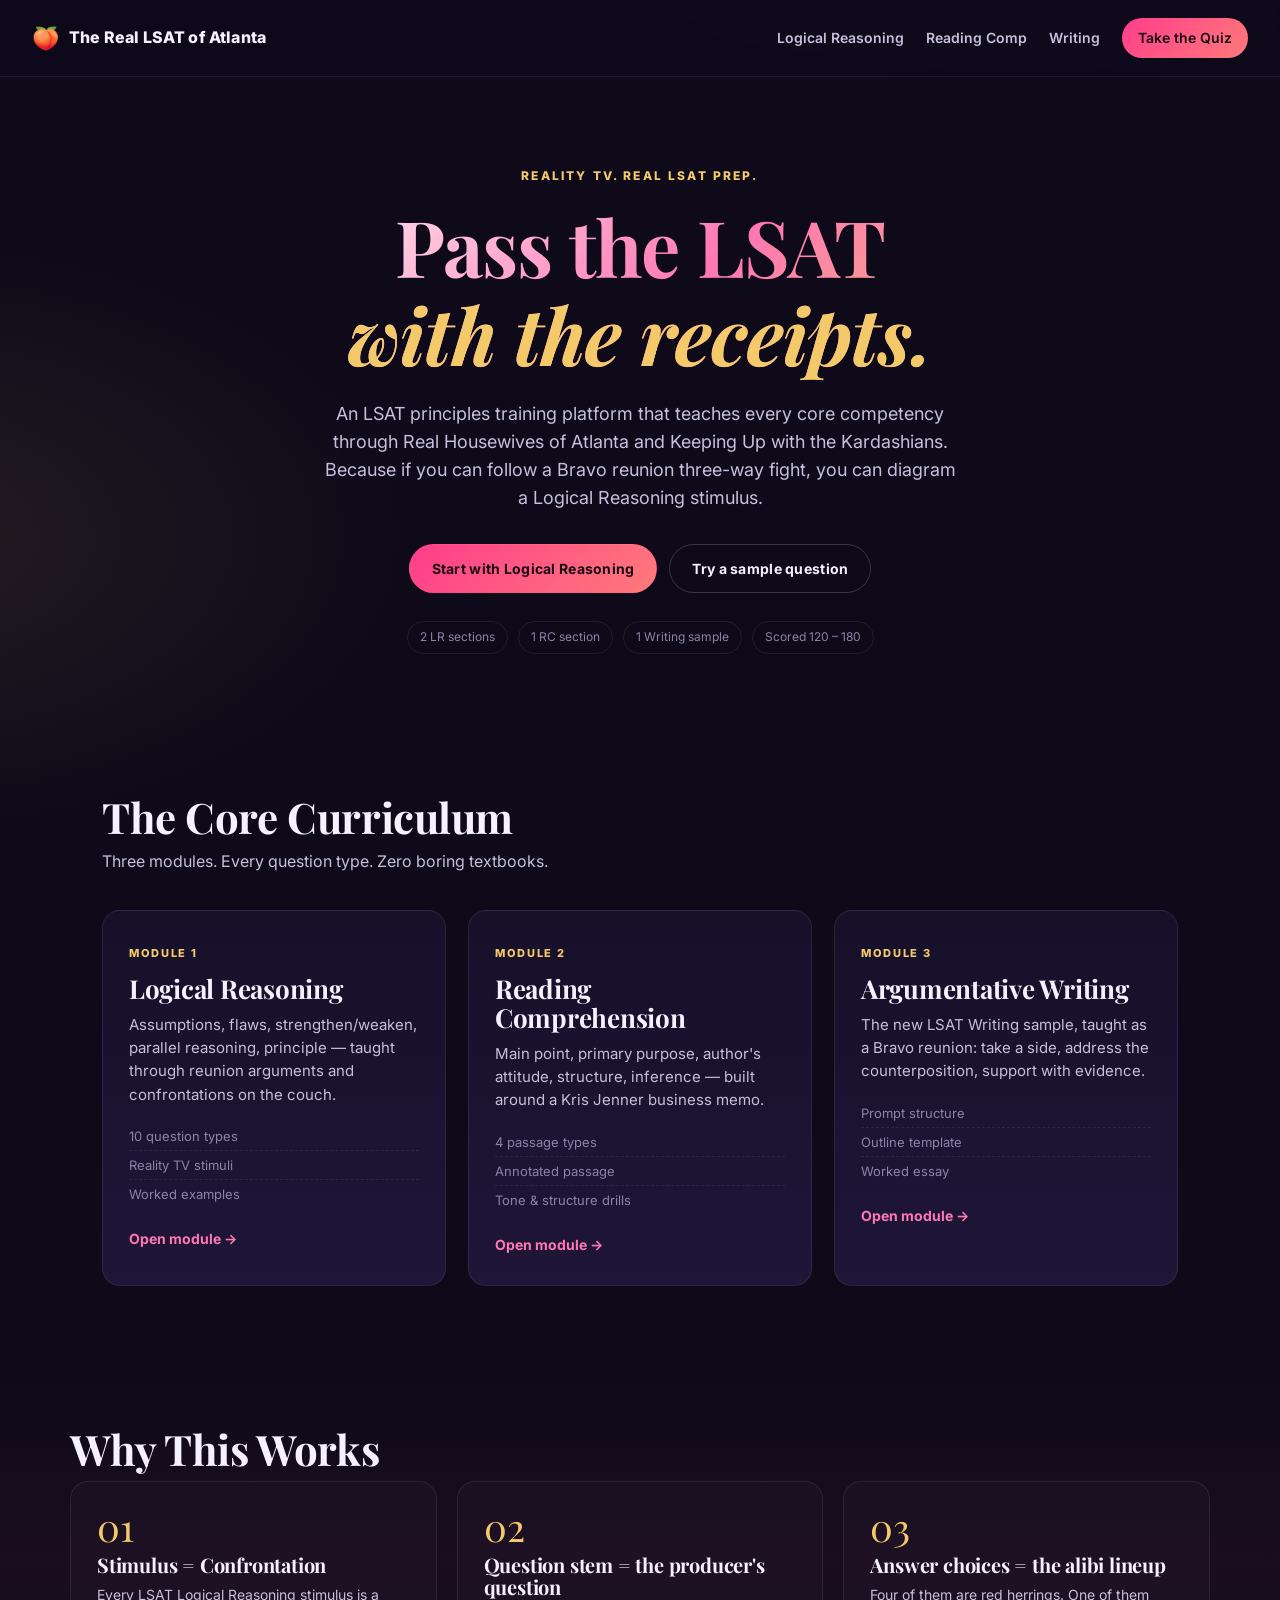
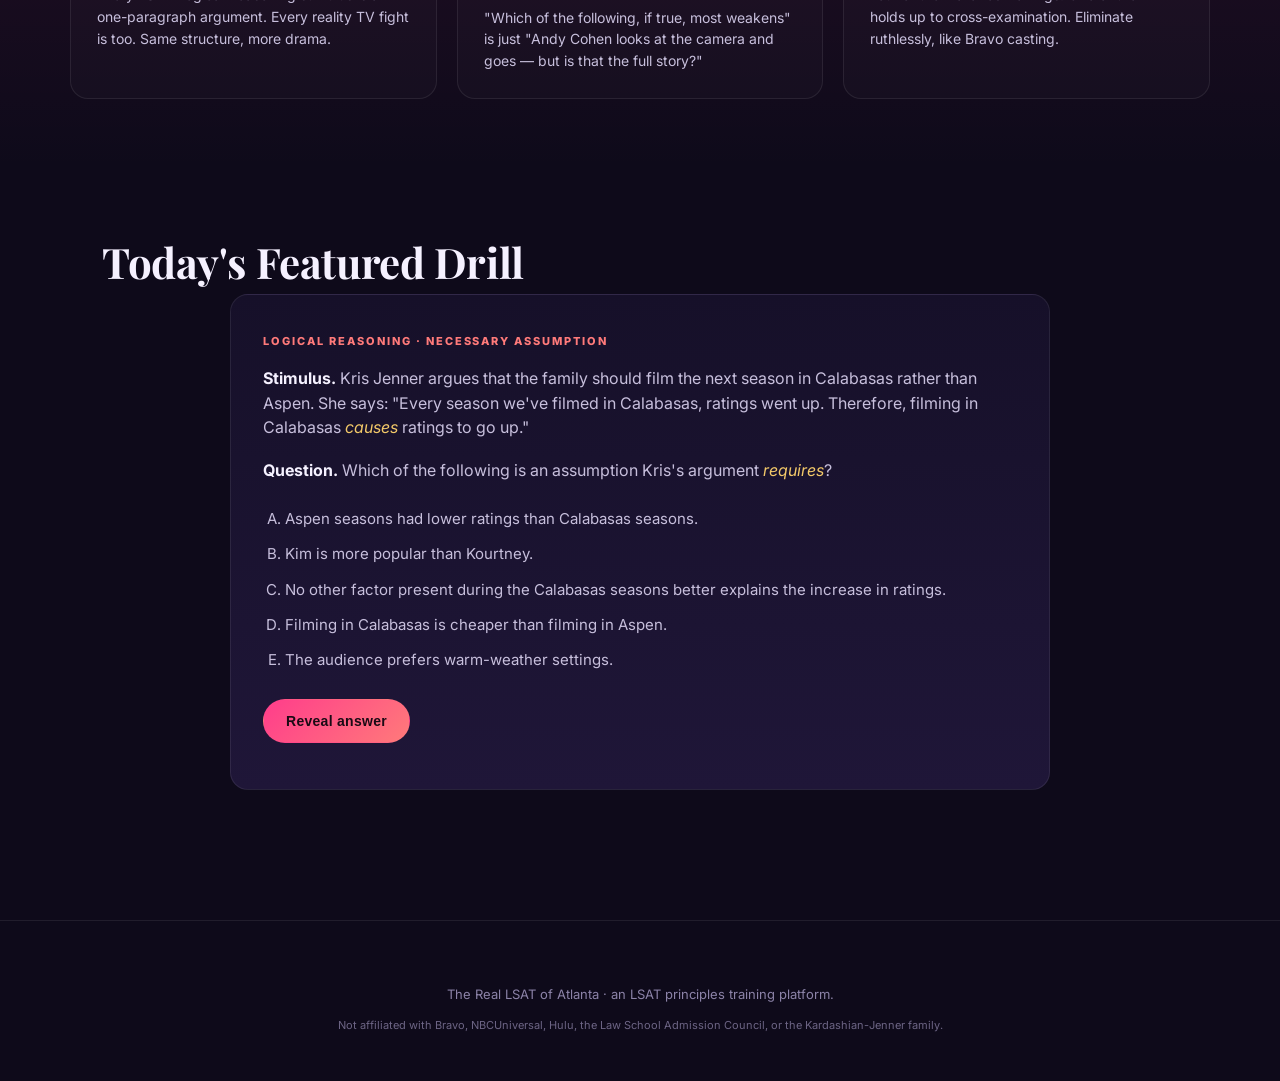
==== index.html @ 22595714 "Add The Real LSAT of Atlanta training platform A static LSAT principles training site that uses Real" ====
<!DOCTYPE html>
<html lang="en">
<head>
<meta charset="UTF-8" />
<meta name="viewport" content="width=device-width, initial-scale=1.0" />
<title>The Real LSAT of Atlanta — Reality TV LSAT Prep</title>
<link rel="stylesheet" href="assets/styles.css" />
<link rel="preconnect" href="https://fonts.googleapis.com" />
<link rel="preconnect" href="https://fonts.gstatic.com" crossorigin />
<link href="https://fonts.googleapis.com/css2?family=Playfair+Display:ital,wght@0,700;1,700&family=Inter:wght@400;600;800&display=swap" rel="stylesheet" />
</head>
<body class="home">

<header class="topbar">
  <a href="index.html" class="brand">
    <span class="peach">&#127825;</span>
    <span class="brand-text">The Real LSAT of Atlanta</span>
  </a>
  <nav class="topnav">
    <a href="lessons/logical-reasoning.html">Logical Reasoning</a>
    <a href="lessons/reading-comprehension.html">Reading Comp</a>
    <a href="lessons/argumentative-writing.html">Writing</a>
    <a href="quiz.html" class="cta-link">Take the Quiz</a>
  </nav>
</header>

<section class="hero">
  <div class="hero-inner">
    <p class="kicker">Reality TV. Real LSAT prep.</p>
    <h1>Pass the LSAT<br/><em>with the receipts.</em></h1>
    <p class="lede">
      An LSAT principles training platform that teaches every core competency
      through Real Housewives of Atlanta and Keeping Up with the Kardashians.
      Because if you can follow a Bravo reunion three-way fight, you can
      diagram a Logical Reasoning stimulus.
    </p>
    <div class="hero-cta">
      <a class="btn primary" href="lessons/logical-reasoning.html">Start with Logical Reasoning</a>
      <a class="btn ghost" href="quiz.html">Try a sample question</a>
    </div>
    <div class="hero-badges">
      <span>2 LR sections</span>
      <span>1 RC section</span>
      <span>1 Writing sample</span>
      <span>Scored 120 &ndash; 180</span>
    </div>
  </div>
</section>

<section class="section">
  <h2 class="section-title">The Core Curriculum</h2>
  <p class="section-sub">Three modules. Every question type. Zero boring textbooks.</p>

  <div class="card-grid">

    <a class="card" href="lessons/logical-reasoning.html">
      <div class="card-tag">Module 1</div>
      <h3>Logical Reasoning</h3>
      <p>Assumptions, flaws, strengthen/weaken, parallel reasoning, principle &mdash; taught through reunion arguments and confrontations on the couch.</p>
      <ul class="mini-list">
        <li>10 question types</li>
        <li>Reality TV stimuli</li>
        <li>Worked examples</li>
      </ul>
      <span class="card-link">Open module &rarr;</span>
    </a>

    <a class="card" href="lessons/reading-comprehension.html">
      <div class="card-tag">Module 2</div>
      <h3>Reading Comprehension</h3>
      <p>Main point, primary purpose, author's attitude, structure, inference &mdash; built around a Kris Jenner business memo.</p>
      <ul class="mini-list">
        <li>4 passage types</li>
        <li>Annotated passage</li>
        <li>Tone &amp; structure drills</li>
      </ul>
      <span class="card-link">Open module &rarr;</span>
    </a>

    <a class="card" href="lessons/argumentative-writing.html">
      <div class="card-tag">Module 3</div>
      <h3>Argumentative Writing</h3>
      <p>The new LSAT Writing sample, taught as a Bravo reunion: take a side, address the counterposition, support with evidence.</p>
      <ul class="mini-list">
        <li>Prompt structure</li>
        <li>Outline template</li>
        <li>Worked essay</li>
      </ul>
      <span class="card-link">Open module &rarr;</span>
    </a>

  </div>
</section>

<section class="section alt">
  <h2 class="section-title">Why This Works</h2>
  <div class="why-grid">
    <div class="why">
      <div class="why-num">01</div>
      <h4>Stimulus = Confrontation</h4>
      <p>Every LSAT Logical Reasoning stimulus is a one-paragraph argument. Every reality TV fight is too. Same structure, more drama.</p>
    </div>
    <div class="why">
      <div class="why-num">02</div>
      <h4>Question stem = the producer's question</h4>
      <p>"Which of the following, if true, most weakens" is just "Andy Cohen looks at the camera and goes &mdash; but is that the full story?"</p>
    </div>
    <div class="why">
      <div class="why-num">03</div>
      <h4>Answer choices = the alibi lineup</h4>
      <p>Four of them are red herrings. One of them holds up to cross-examination. Eliminate ruthlessly, like Bravo casting.</p>
    </div>
  </div>
</section>

<section class="section">
  <h2 class="section-title">Today's Featured Drill</h2>

  <div class="drill">
    <div class="drill-tag">Logical Reasoning &middot; Necessary Assumption</div>

    <p class="drill-stimulus">
      <strong>Stimulus.</strong> Kris Jenner argues that the family should
      film the next season in Calabasas rather than Aspen. She says: "Every
      season we've filmed in Calabasas, ratings went up. Therefore, filming
      in Calabasas <em>causes</em> ratings to go up."
    </p>

    <p class="drill-question">
      <strong>Question.</strong> Which of the following is an assumption
      Kris's argument <em>requires</em>?
    </p>

    <ol class="drill-choices" type="A">
      <li data-correct="false">Aspen seasons had lower ratings than Calabasas seasons.</li>
      <li data-correct="false">Kim is more popular than Kourtney.</li>
      <li data-correct="true">No other factor present during the Calabasas seasons better explains the increase in ratings.</li>
      <li data-correct="false">Filming in Calabasas is cheaper than filming in Aspen.</li>
      <li data-correct="false">The audience prefers warm-weather settings.</li>
    </ol>

    <button class="btn primary reveal-btn" data-target="drill-answer">Reveal answer</button>

    <div id="drill-answer" class="drill-answer hidden">
      <p><strong>Answer: C.</strong></p>
      <p>
        Kris is making a classic <em>correlation-to-causation</em> leap.
        For her argument to hold, she has to assume nothing else &mdash;
        a new cast member, a viral moment, a competing show ending &mdash;
        is the real driver behind the ratings bump. Choice C is the
        <strong>necessary</strong> assumption: negate it ("there <em>is</em>
        another factor that better explains the bump"), and the argument
        collapses. That's the negation test in action.
      </p>
    </div>
  </div>
</section>

<footer class="footer">
  <p>The Real LSAT of Atlanta &middot; an LSAT principles training platform.</p>
  <p class="footnote">Not affiliated with Bravo, NBCUniversal, Hulu, the Law School Admission Council, or the Kardashian-Jenner family.</p>
</footer>

<script src="assets/app.js"></script>
</body>
</html>
---- assets/styles.css ----
/* The Real LSAT of Atlanta — visual system
   Palette: deep midnight, hot pink/peach, gold accent
   Type: Playfair Display (display) + Inter (body) */

* { box-sizing: border-box; }
html, body { margin: 0; padding: 0; }

:root {
  --bg: #0e0a1a;
  --bg-2: #161029;
  --bg-3: #1f1638;
  --ink: #f5f1ff;
  --ink-dim: #c7bfdc;
  --ink-mute: #8c83a8;
  --peach: #ff7a7a;
  --pink: #ff3d8b;
  --pink-2: #ff77b3;
  --gold: #f3c969;
  --gold-2: #e0a82e;
  --line: rgba(255, 255, 255, 0.08);
  --line-strong: rgba(255, 255, 255, 0.18);
  --shadow: 0 24px 64px rgba(0, 0, 0, 0.45);
  --radius: 18px;
  --radius-sm: 10px;
  --max-w: 1140px;
}

body {
  font-family: 'Inter', -apple-system, BlinkMacSystemFont, 'Segoe UI', sans-serif;
  color: var(--ink);
  background:
    radial-gradient(1200px 600px at 80% -10%, rgba(255, 61, 139, 0.18), transparent 60%),
    radial-gradient(900px 500px at -10% 20%, rgba(243, 201, 105, 0.10), transparent 60%),
    var(--bg);
  line-height: 1.55;
  -webkit-font-smoothing: antialiased;
}

a { color: var(--pink-2); text-decoration: none; }
a:hover { color: var(--gold); }

h1, h2, h3, h4 {
  font-family: 'Playfair Display', Georgia, serif;
  font-weight: 700;
  letter-spacing: -0.01em;
  line-height: 1.12;
}

em { color: var(--gold); font-style: italic; }

/* ---------- Topbar ---------- */
.topbar {
  position: sticky;
  top: 0;
  z-index: 30;
  display: flex;
  align-items: center;
  justify-content: space-between;
  padding: 18px 32px;
  background: rgba(14, 10, 26, 0.78);
  backdrop-filter: saturate(140%) blur(14px);
  -webkit-backdrop-filter: saturate(140%) blur(14px);
  border-bottom: 1px solid var(--line);
}

.brand {
  display: flex;
  align-items: center;
  gap: 10px;
  color: var(--ink);
  font-weight: 800;
  letter-spacing: 0.01em;
}
.brand:hover { color: var(--ink); }
.brand .peach { font-size: 22px; }
.brand-text { font-size: 16px; }

.topnav {
  display: flex;
  gap: 22px;
  align-items: center;
}
.topnav a {
  color: var(--ink-dim);
  font-size: 14px;
  font-weight: 600;
  padding: 8px 0;
}
.topnav a:hover { color: var(--ink); }
.topnav a.cta-link {
  background: linear-gradient(135deg, var(--pink), var(--peach));
  color: #1a0a14;
  padding: 9px 16px;
  border-radius: 999px;
}
.topnav a.cta-link:hover { color: #1a0a14; filter: brightness(1.08); }

/* ---------- Hero ---------- */
.hero {
  padding: 90px 32px 70px;
  text-align: center;
}
.hero-inner {
  max-width: 880px;
  margin: 0 auto;
}
.kicker {
  text-transform: uppercase;
  letter-spacing: 0.18em;
  font-size: 12px;
  font-weight: 800;
  color: var(--gold);
  margin: 0 0 18px;
}
.hero h1 {
  font-size: clamp(40px, 7vw, 78px);
  margin: 0 0 22px;
  background: linear-gradient(135deg, #ffffff 0%, var(--pink-2) 55%, var(--gold) 100%);
  -webkit-background-clip: text;
  background-clip: text;
  color: transparent;
}
.lede {
  font-size: 18px;
  color: var(--ink-dim);
  max-width: 640px;
  margin: 0 auto 32px;
}

.hero-cta {
  display: flex;
  gap: 12px;
  justify-content: center;
  flex-wrap: wrap;
  margin-bottom: 28px;
}

.btn {
  display: inline-block;
  padding: 13px 22px;
  border-radius: 999px;
  font-weight: 700;
  font-size: 14px;
  letter-spacing: 0.02em;
  border: 1px solid transparent;
  cursor: pointer;
  transition: transform 0.15s ease, filter 0.15s ease, background 0.2s ease;
}
.btn.primary {
  background: linear-gradient(135deg, var(--pink), var(--peach));
  color: #1a0a14;
}
.btn.primary:hover { filter: brightness(1.08); transform: translateY(-1px); color: #1a0a14; }
.btn.ghost {
  background: transparent;
  color: var(--ink);
  border-color: var(--line-strong);
}
.btn.ghost:hover { background: rgba(255, 255, 255, 0.06); color: var(--ink); }

.hero-badges {
  display: flex;
  gap: 10px;
  justify-content: center;
  flex-wrap: wrap;
  margin-top: 14px;
}
.hero-badges span {
  font-size: 12px;
  color: var(--ink-mute);
  padding: 6px 12px;
  border: 1px solid var(--line);
  border-radius: 999px;
}

/* ---------- Section frame ---------- */
.section {
  max-width: var(--max-w);
  margin: 0 auto;
  padding: 70px 32px;
}
.section.alt {
  background: linear-gradient(180deg, transparent, rgba(255, 61, 139, 0.05), transparent);
  max-width: none;
  padding-left: max(32px, calc((100% - var(--max-w)) / 2));
  padding-right: max(32px, calc((100% - var(--max-w)) / 2));
}
.section-title {
  font-size: clamp(28px, 4vw, 42px);
  margin: 0 0 8px;
}
.section-sub {
  color: var(--ink-dim);
  margin: 0 0 36px;
  font-size: 16px;
}

/* ---------- Card grid ---------- */
.card-grid {
  display: grid;
  gap: 22px;
  grid-template-columns: repeat(auto-fit, minmax(280px, 1fr));
}
.card {
  display: block;
  padding: 28px 26px;
  background: linear-gradient(180deg, var(--bg-2), var(--bg-3));
  border: 1px solid var(--line);
  border-radius: var(--radius);
  color: var(--ink);
  transition: transform 0.2s ease, border-color 0.2s ease, box-shadow 0.2s ease;
}
.card:hover {
  transform: translateY(-3px);
  border-color: rgba(255, 61, 139, 0.5);
  box-shadow: var(--shadow);
  color: var(--ink);
}
.card-tag {
  display: inline-block;
  font-size: 11px;
  letter-spacing: 0.15em;
  text-transform: uppercase;
  color: var(--gold);
  margin-bottom: 12px;
  font-weight: 800;
}
.card h3 {
  font-size: 26px;
  margin: 0 0 10px;
}
.card p { color: var(--ink-dim); margin: 0 0 16px; font-size: 15px; }
.mini-list {
  list-style: none;
  padding: 0;
  margin: 0 0 18px;
  color: var(--ink-mute);
  font-size: 13px;
}
.mini-list li {
  padding: 4px 0;
  border-top: 1px dashed var(--line);
}
.mini-list li:first-child { border-top: 0; }
.card-link { color: var(--pink-2); font-weight: 700; font-size: 14px; }

/* ---------- Why grid ---------- */
.why-grid {
  display: grid;
  gap: 20px;
  grid-template-columns: repeat(auto-fit, minmax(260px, 1fr));
}
.why {
  padding: 26px;
  background: rgba(255, 255, 255, 0.02);
  border: 1px solid var(--line);
  border-radius: var(--radius);
}
.why-num {
  font-family: 'Playfair Display', serif;
  font-size: 38px;
  color: var(--gold);
  line-height: 1;
  margin-bottom: 8px;
}
.why h4 { margin: 0 0 8px; font-size: 20px; }
.why p { color: var(--ink-dim); margin: 0; font-size: 14px; }

/* ---------- Drill component ---------- */
.drill {
  background: linear-gradient(180deg, var(--bg-2), var(--bg-3));
  border: 1px solid var(--line);
  border-radius: var(--radius);
  padding: 32px;
  max-width: 820px;
  margin: 0 auto;
}
.drill-tag {
  display: inline-block;
  font-size: 11px;
  letter-spacing: 0.18em;
  text-transform: uppercase;
  color: var(--peach);
  font-weight: 800;
  margin-bottom: 16px;
}
.drill-stimulus, .drill-question {
  color: var(--ink-dim);
  font-size: 16px;
  margin: 0 0 18px;
}
.drill-stimulus strong, .drill-question strong { color: var(--ink); }

.drill-choices {
  margin: 0 0 22px;
  padding-left: 22px;
  color: var(--ink-dim);
}
.drill-choices li {
  padding: 6px 0;
  font-size: 15px;
}
.drill-choices li.correct-reveal {
  color: var(--gold);
  font-weight: 700;
}

.reveal-btn { margin-bottom: 14px; }

.drill-answer {
  margin-top: 18px;
  padding: 20px 22px;
  background: rgba(243, 201, 105, 0.08);
  border-left: 3px solid var(--gold);
  border-radius: var(--radius-sm);
  color: var(--ink-dim);
  font-size: 15px;
}
.drill-answer p { margin: 0 0 10px; }
.drill-answer p:last-child { margin: 0; }
.drill-answer strong { color: var(--gold); }

.hidden { display: none; }

/* ---------- Lesson page layout ---------- */
.lesson {
  max-width: 880px;
  margin: 0 auto;
  padding: 70px 32px 100px;
}
.lesson .crumb {
  font-size: 12px;
  color: var(--ink-mute);
  letter-spacing: 0.14em;
  text-transform: uppercase;
  margin-bottom: 12px;
}
.lesson h1 {
  font-size: clamp(36px, 5vw, 56px);
  margin: 0 0 16px;
  background: linear-gradient(135deg, #ffffff 0%, var(--pink-2) 70%, var(--gold) 100%);
  -webkit-background-clip: text;
  background-clip: text;
  color: transparent;
}
.lesson .intro {
  font-size: 18px;
  color: var(--ink-dim);
  margin: 0 0 40px;
}

.lesson h2 {
  font-size: 30px;
  margin: 50px 0 8px;
  color: var(--ink);
}
.lesson h3 {
  font-size: 22px;
  margin: 28px 0 8px;
  color: var(--ink);
}
.lesson p { color: var(--ink-dim); margin: 0 0 16px; font-size: 16px; }
.lesson p strong { color: var(--ink); }
.lesson ul, .lesson ol {
  color: var(--ink-dim);
  padding-left: 22px;
  margin: 0 0 16px;
}
.lesson li { margin-bottom: 8px; }

/* Concept block — pairs LSAT term with reality-TV example */
.concept {
  background: linear-gradient(180deg, var(--bg-2), var(--bg-3));
  border: 1px solid var(--line);
  border-left: 4px solid var(--pink);
  border-radius: var(--radius-sm);
  padding: 24px 26px;
  margin: 24px 0 30px;
}
.concept .label {
  display: inline-block;
  font-size: 11px;
  letter-spacing: 0.16em;
  text-transform: uppercase;
  color: var(--gold);
  font-weight: 800;
  margin-bottom: 10px;
}
.concept h3 { margin: 0 0 10px; font-size: 24px; }
.concept p { color: var(--ink-dim); margin: 0 0 12px; }
.concept p:last-child { margin: 0; }
.concept .scene {
  margin-top: 14px;
  padding: 16px 18px;
  background: rgba(255, 61, 139, 0.08);
  border-radius: var(--radius-sm);
  font-size: 15px;
  color: var(--ink);
}
.concept .scene .who {
  color: var(--peach);
  font-weight: 800;
  text-transform: uppercase;
  font-size: 11px;
  letter-spacing: 0.14em;
  margin-bottom: 6px;
  display: block;
}
.concept .takeaway {
  margin-top: 14px;
  padding: 14px 16px;
  background: rgba(243, 201, 105, 0.08);
  border-left: 3px solid var(--gold);
  border-radius: var(--radius-sm);
  font-size: 14px;
  color: var(--ink-dim);
}
.concept .takeaway strong { color: var(--gold); }

/* Passage block (Reading Comp) */
.passage {
  background: rgba(255, 255, 255, 0.03);
  border: 1px solid var(--line);
  border-radius: var(--radius-sm);
  padding: 22px 24px;
  margin: 18px 0 28px;
  font-family: 'Inter', sans-serif;
  font-size: 15px;
  color: var(--ink-dim);
  line-height: 1.7;
}
.passage p { margin: 0 0 14px; color: var(--ink-dim); }
.passage p:last-child { margin: 0; }
.passage .line-no {
  color: var(--ink-mute);
  font-size: 11px;
  margin-right: 8px;
}

/* Pull quote */
.pull {
  border-left: 3px solid var(--gold);
  padding: 6px 0 6px 18px;
  color: var(--ink);
  font-family: 'Playfair Display', serif;
  font-style: italic;
  font-size: 20px;
  margin: 26px 0;
}

/* Quiz */
.quiz-q {
  background: linear-gradient(180deg, var(--bg-2), var(--bg-3));
  border: 1px solid var(--line);
  border-radius: var(--radius);
  padding: 28px;
  margin: 22px 0;
}
.quiz-q .qnum {
  font-size: 11px;
  letter-spacing: 0.18em;
  text-transform: uppercase;
  color: var(--gold);
  font-weight: 800;
  margin-bottom: 12px;
}
.quiz-q .stem { color: var(--ink); margin: 0 0 12px; font-size: 16px; }
.quiz-q .stem em { color: var(--gold); }
.quiz-q .qstem { color: var(--ink); font-weight: 700; margin: 0 0 14px; }
.quiz-choices {
  list-style: none;
  padding: 0;
  margin: 0 0 18px;
  counter-reset: choice;
}
.quiz-choices li {
  counter-increment: choice;
  padding: 12px 14px 12px 44px;
  position: relative;
  border: 1px solid var(--line);
  border-radius: var(--radius-sm);
  margin-bottom: 8px;
  cursor: pointer;
  font-size: 15px;
  color: var(--ink-dim);
  transition: border-color 0.15s, background 0.15s;
}
.quiz-choices li::before {
  content: counter(choice, upper-alpha);
  position: absolute;
  left: 14px;
  top: 50%;
  transform: translateY(-50%);
  width: 22px;
  height: 22px;
  display: flex;
  align-items: center;
  justify-content: center;
  border-radius: 50%;
  border: 1px solid var(--line-strong);
  color: var(--ink-mute);
  font-size: 11px;
  font-weight: 700;
}
.quiz-choices li:hover {
  border-color: var(--pink-2);
  background: rgba(255, 119, 179, 0.06);
}
.quiz-choices li.selected {
  border-color: var(--pink);
  background: rgba(255, 61, 139, 0.08);
  color: var(--ink);
}
.quiz-choices li.correct {
  border-color: var(--gold);
  background: rgba(243, 201, 105, 0.10);
  color: var(--gold);
}
.quiz-choices li.correct::before {
  border-color: var(--gold);
  background: var(--gold);
  color: #1a0a14;
}
.quiz-choices li.incorrect {
  border-color: #ff5b6e;
  background: rgba(255, 91, 110, 0.08);
  color: #ffb1b8;
}
.quiz-explain {
  display: none;
  padding: 16px 18px;
  background: rgba(243, 201, 105, 0.08);
  border-left: 3px solid var(--gold);
  border-radius: var(--radius-sm);
  font-size: 14px;
  color: var(--ink-dim);
}
.quiz-explain strong { color: var(--gold); }
.quiz-explain.show { display: block; }

.quiz-score {
  position: sticky;
  bottom: 18px;
  max-width: 820px;
  margin: 30px auto 0;
  padding: 16px 20px;
  background: rgba(14, 10, 26, 0.9);
  backdrop-filter: blur(10px);
  border: 1px solid var(--line-strong);
  border-radius: 999px;
  display: flex;
  align-items: center;
  justify-content: space-between;
  font-size: 14px;
  color: var(--ink);
}
.quiz-score .score-num { color: var(--gold); font-weight: 800; }

/* Footer */
.footer {
  text-align: center;
  padding: 50px 24px 36px;
  color: var(--ink-mute);
  font-size: 13px;
  border-top: 1px solid var(--line);
  margin-top: 60px;
}
.footnote {
  font-size: 11px;
  color: var(--ink-mute);
  opacity: 0.75;
  margin-top: 8px;
}

/* Mobile */
@media (max-width: 720px) {
  .topbar { padding: 14px 18px; }
  .topnav { gap: 12px; }
  .topnav a { font-size: 13px; }
  .topnav a:not(.cta-link) { display: none; }
  .hero { padding: 60px 22px 50px; }
  .section { padding: 50px 22px; }
  .drill, .lesson { padding-left: 22px; padding-right: 22px; }
  .quiz-q { padding: 22px 20px; }
  .quiz-choices li { padding-left: 40px; }
}
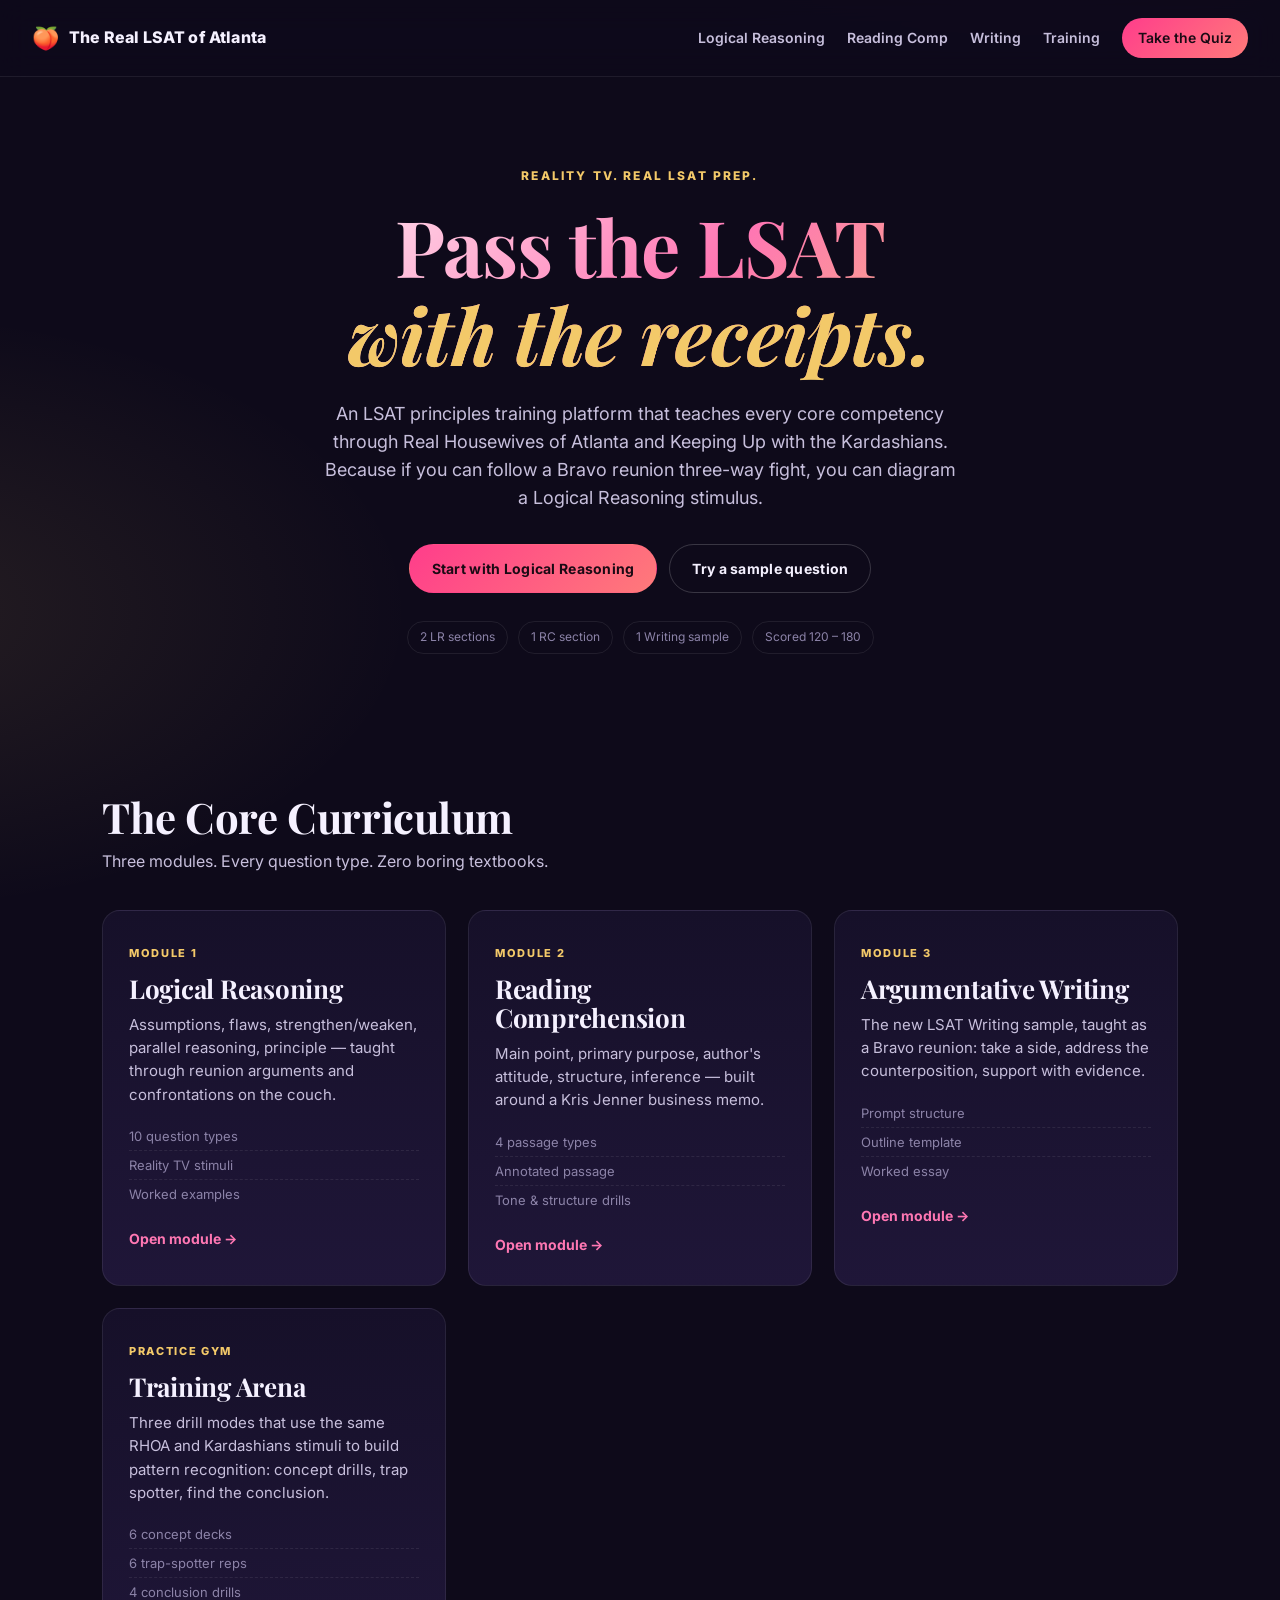
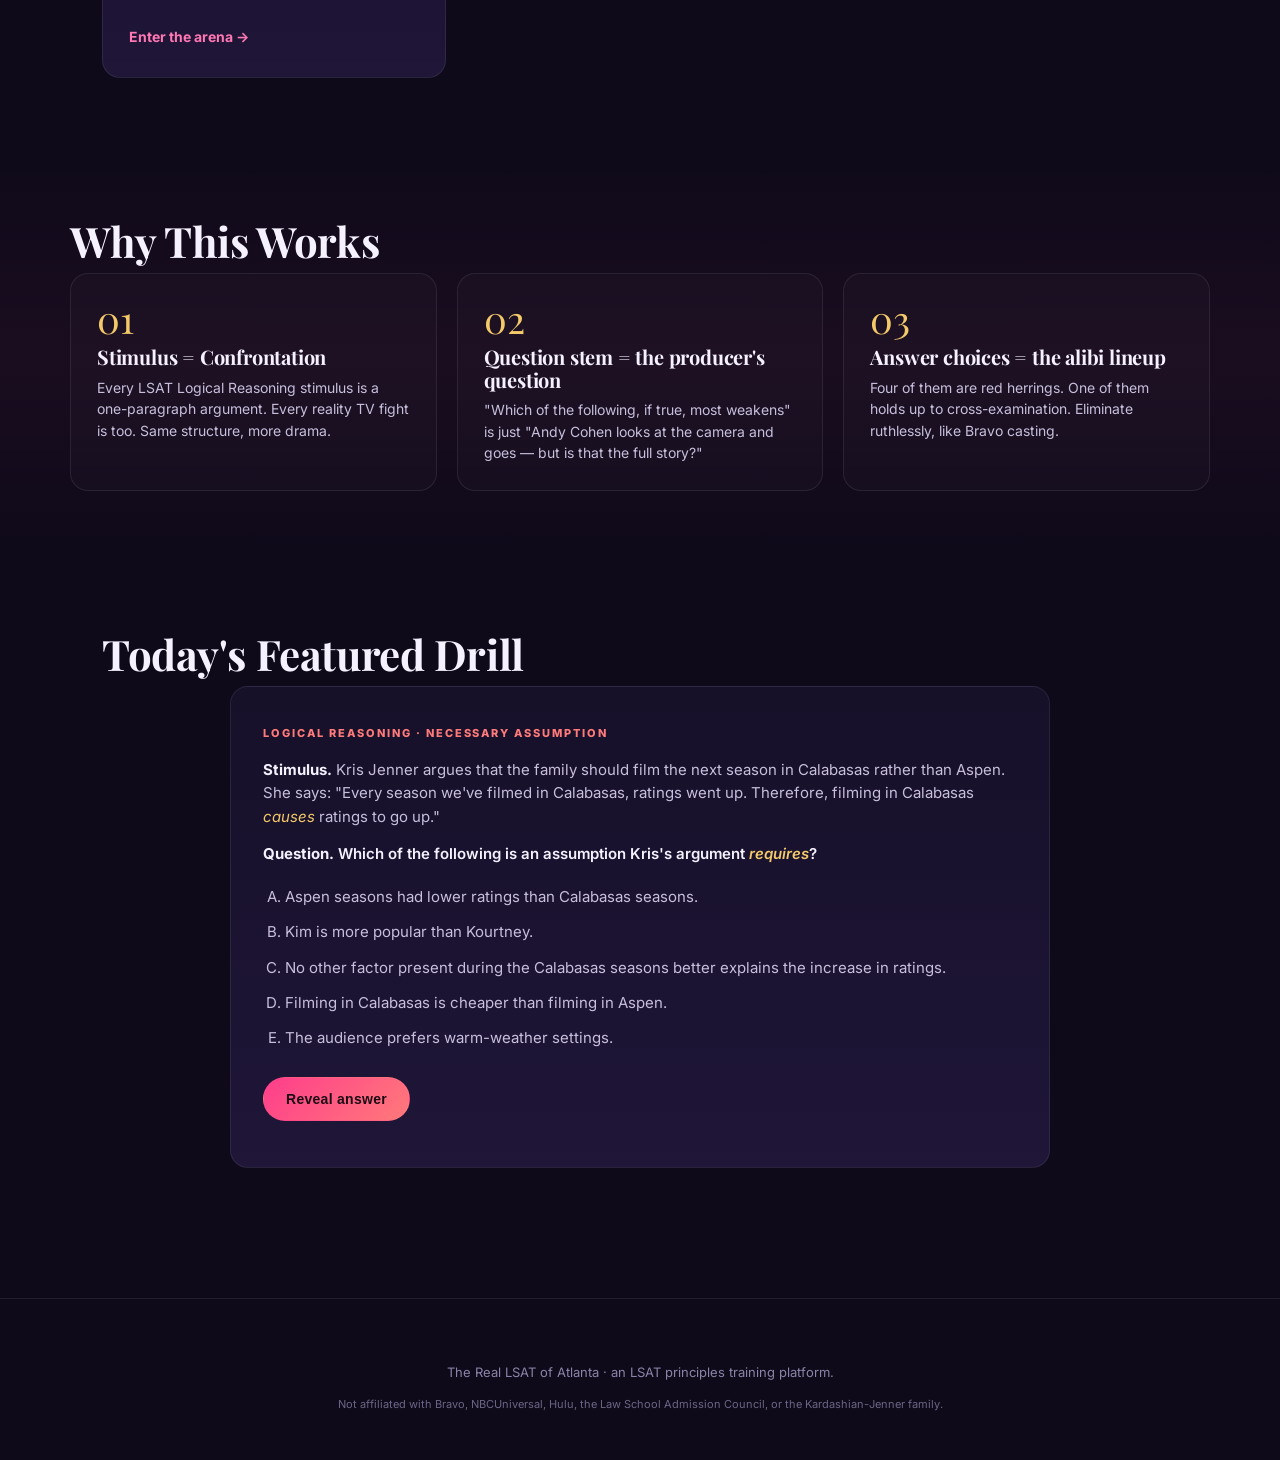
==== commit bedd99e2: "Add Training Arena with three drill modes A practice gym separate from the static lessons and the on" ====
--- a/index.html
+++ b/index.html
@@ -20,6 +20,7 @@
     <a href="lessons/logical-reasoning.html">Logical Reasoning</a>
     <a href="lessons/reading-comprehension.html">Reading Comp</a>
     <a href="lessons/argumentative-writing.html">Writing</a>
+    <a href="training.html">Training</a>
     <a href="quiz.html" class="cta-link">Take the Quiz</a>
   </nav>
 </header>
@@ -87,6 +88,18 @@
         <li>Worked essay</li>
       </ul>
       <span class="card-link">Open module &rarr;</span>
+    </a>
+
+    <a class="card" href="training.html">
+      <div class="card-tag">Practice Gym</div>
+      <h3>Training Arena</h3>
+      <p>Three drill modes that use the same RHOA and Kardashians stimuli to build pattern recognition: concept drills, trap spotter, find the conclusion.</p>
+      <ul class="mini-list">
+        <li>6 concept decks</li>
+        <li>6 trap-spotter reps</li>
+        <li>4 conclusion drills</li>
+      </ul>
+      <span class="card-link">Enter the arena &rarr;</span>
     </a>
 
   </div>
--- a/assets/styles.css
+++ b/assets/styles.css
@@ -556,6 +556,535 @@
 }
 .quiz-score .score-num { color: var(--gold); font-weight: 800; }
 
+/* ---------- Wrong Answer Journal ---------- */
+.journal {
+  margin: 60px 0 20px;
+  padding: 32px 30px;
+  background: linear-gradient(180deg, rgba(255, 61, 139, 0.06), rgba(243, 201, 105, 0.04));
+  border: 1px solid var(--line);
+  border-radius: var(--radius);
+  scroll-margin-top: 90px;
+}
+.journal-head {
+  display: flex;
+  align-items: flex-start;
+  justify-content: space-between;
+  gap: 20px;
+  margin-bottom: 22px;
+  flex-wrap: wrap;
+}
+.journal-title {
+  margin: 0 0 6px;
+  font-size: 28px;
+  background: linear-gradient(135deg, #ffffff, var(--pink-2) 60%, var(--gold));
+  -webkit-background-clip: text;
+  background-clip: text;
+  color: transparent;
+}
+.journal-sub {
+  margin: 0;
+  color: var(--ink-dim);
+  font-size: 14px;
+  max-width: 540px;
+}
+.journal-clear {
+  flex-shrink: 0;
+  padding: 9px 16px;
+  font-size: 12px;
+}
+
+.journal-entries {
+  display: flex;
+  flex-direction: column;
+  gap: 18px;
+}
+
+.journal-empty {
+  color: var(--ink-mute);
+  font-style: italic;
+  font-size: 14px;
+  margin: 0;
+  padding: 16px 0;
+  text-align: center;
+}
+
+.journal-entry {
+  padding: 22px 24px;
+  background: var(--bg-2);
+  border: 1px solid var(--line);
+  border-left: 4px solid var(--peach);
+  border-radius: var(--radius-sm);
+  animation: journal-pop 0.32s ease-out;
+}
+@keyframes journal-pop {
+  from { transform: translateY(6px); opacity: 0; }
+  to   { transform: translateY(0);   opacity: 1; }
+}
+
+.journal-entry-head {
+  display: flex;
+  justify-content: space-between;
+  align-items: center;
+  gap: 12px;
+  margin-bottom: 12px;
+  flex-wrap: wrap;
+}
+.journal-entry-tag {
+  font-size: 11px;
+  letter-spacing: 0.16em;
+  text-transform: uppercase;
+  color: var(--peach);
+  font-weight: 800;
+}
+.journal-entry-num {
+  font-size: 12px;
+  color: var(--ink-mute);
+  font-weight: 600;
+}
+.journal-stem {
+  margin: 0 0 14px;
+  font-size: 14px;
+  color: var(--ink-dim);
+  line-height: 1.55;
+  padding: 12px 14px;
+  background: rgba(255, 255, 255, 0.02);
+  border-radius: var(--radius-sm);
+  font-style: italic;
+}
+.journal-row {
+  margin: 0 0 12px;
+  font-size: 14px;
+  color: var(--ink);
+}
+.journal-row .row-label {
+  display: inline-block;
+  font-size: 11px;
+  letter-spacing: 0.14em;
+  text-transform: uppercase;
+  font-weight: 800;
+  margin-right: 8px;
+}
+.journal-row.you .row-label { color: #ff9aa6; }
+.journal-row.right .row-label { color: var(--gold); }
+.journal-row .choice-letter {
+  display: inline-block;
+  width: 20px;
+  height: 20px;
+  border-radius: 50%;
+  text-align: center;
+  line-height: 20px;
+  font-size: 11px;
+  font-weight: 800;
+  margin-right: 6px;
+  vertical-align: middle;
+}
+.journal-row.you .choice-letter { background: rgba(255, 91, 110, 0.2); color: #ffb1b8; }
+.journal-row.right .choice-letter { background: var(--gold); color: #1a0a14; }
+
+.journal-trap, .journal-why-right {
+  margin-top: 10px;
+  padding: 14px 16px;
+  border-radius: var(--radius-sm);
+  font-size: 14px;
+  line-height: 1.6;
+  color: var(--ink-dim);
+}
+.journal-trap {
+  background: rgba(255, 91, 110, 0.08);
+  border-left: 3px solid #ff5b6e;
+}
+.journal-trap strong { color: #ff9aa6; }
+.journal-why-right {
+  background: rgba(243, 201, 105, 0.08);
+  border-left: 3px solid var(--gold);
+}
+.journal-why-right strong { color: var(--gold); }
+.journal-section-label {
+  display: block;
+  font-size: 10px;
+  letter-spacing: 0.18em;
+  text-transform: uppercase;
+  font-weight: 800;
+  margin-bottom: 6px;
+  opacity: 0.85;
+}
+.journal-trap .journal-section-label { color: #ff9aa6; }
+.journal-why-right .journal-section-label { color: var(--gold); }
+
+/* ============================================================
+   Training Arena
+   ============================================================ */
+
+.training-tabs {
+  display: grid;
+  grid-template-columns: repeat(auto-fit, minmax(220px, 1fr));
+  gap: 12px;
+  margin: 30px 0 40px;
+}
+.training-tab {
+  text-align: left;
+  background: linear-gradient(180deg, var(--bg-2), var(--bg-3));
+  border: 1px solid var(--line);
+  border-radius: var(--radius-sm);
+  padding: 18px 20px;
+  cursor: pointer;
+  color: var(--ink);
+  font-family: inherit;
+  transition: border-color 0.15s, transform 0.15s, background 0.15s;
+  display: flex;
+  flex-direction: column;
+  gap: 4px;
+}
+.training-tab:hover {
+  border-color: var(--pink-2);
+  transform: translateY(-1px);
+}
+.training-tab.is-active {
+  border-color: var(--pink);
+  background: linear-gradient(180deg, rgba(255, 61, 139, 0.18), rgba(243, 201, 105, 0.06));
+}
+.training-tab .tab-num {
+  font-family: 'Playfair Display', serif;
+  font-size: 14px;
+  color: var(--gold);
+  letter-spacing: 0.1em;
+}
+.training-tab .tab-label {
+  font-size: 18px;
+  font-weight: 800;
+  color: var(--ink);
+}
+.training-tab .tab-sub {
+  font-size: 12px;
+  color: var(--ink-mute);
+}
+
+.training-panel {
+  margin-top: 10px;
+}
+.panel-intro {
+  color: var(--ink-dim);
+  margin: 0 0 22px;
+  font-size: 15px;
+  max-width: 720px;
+}
+
+/* Concept chips */
+.concept-chips {
+  display: flex;
+  flex-wrap: wrap;
+  gap: 10px;
+  margin-bottom: 28px;
+}
+.concept-chip {
+  background: transparent;
+  border: 1px solid var(--line-strong);
+  color: var(--ink-dim);
+  padding: 10px 16px;
+  font-size: 13px;
+  font-weight: 700;
+  font-family: inherit;
+  border-radius: 999px;
+  cursor: pointer;
+  transition: border-color 0.15s, background 0.15s, color 0.15s;
+}
+.concept-chip:hover {
+  border-color: var(--pink-2);
+  color: var(--ink);
+}
+.concept-chip.is-active {
+  background: linear-gradient(135deg, var(--pink), var(--peach));
+  color: #1a0a14;
+  border-color: transparent;
+}
+
+/* Drill card (shared by all 3 modes) */
+.drill-area { min-height: 100px; }
+.drill-empty {
+  color: var(--ink-mute);
+  font-style: italic;
+  text-align: center;
+  padding: 30px 0;
+}
+.drill-card {
+  background: linear-gradient(180deg, var(--bg-2), var(--bg-3));
+  border: 1px solid var(--line);
+  border-radius: var(--radius);
+  padding: 28px 30px;
+}
+.drill-card-head {
+  display: flex;
+  align-items: center;
+  justify-content: space-between;
+  gap: 12px;
+  flex-wrap: wrap;
+  margin-bottom: 14px;
+}
+.drill-card-tag {
+  font-size: 11px;
+  letter-spacing: 0.16em;
+  text-transform: uppercase;
+  color: var(--gold);
+  font-weight: 800;
+}
+.drill-card-progress {
+  font-size: 12px;
+  color: var(--ink-mute);
+}
+.drill-score { color: var(--gold); font-weight: 700; }
+.drill-blurb {
+  color: var(--ink-dim);
+  font-size: 14px;
+  margin: 0 0 16px;
+  padding: 12px 14px;
+  background: rgba(255, 255, 255, 0.03);
+  border-radius: var(--radius-sm);
+  border-left: 3px solid var(--peach);
+}
+.drill-blurb em { color: var(--gold); }
+.drill-blurb strong { color: var(--ink); }
+.drill-stimulus, .drill-question {
+  color: var(--ink-dim);
+  font-size: 15px;
+  margin: 0 0 14px;
+}
+.drill-stimulus strong, .drill-question strong { color: var(--ink); }
+.drill-question { font-weight: 600; color: var(--ink); }
+
+.choice-list {
+  list-style: none;
+  padding: 0;
+  margin: 0 0 18px;
+  counter-reset: choice;
+}
+.choice-list li {
+  counter-increment: choice;
+  position: relative;
+  padding: 12px 14px 12px 44px;
+  border: 1px solid var(--line);
+  border-radius: var(--radius-sm);
+  margin-bottom: 8px;
+  cursor: pointer;
+  font-size: 14px;
+  color: var(--ink-dim);
+  transition: border-color 0.15s, background 0.15s;
+}
+.choice-list li::before {
+  content: counter(choice, upper-alpha);
+  position: absolute;
+  left: 14px;
+  top: 50%;
+  transform: translateY(-50%);
+  width: 22px;
+  height: 22px;
+  display: flex;
+  align-items: center;
+  justify-content: center;
+  border-radius: 50%;
+  border: 1px solid var(--line-strong);
+  color: var(--ink-mute);
+  font-size: 11px;
+  font-weight: 700;
+}
+.choice-list li:hover {
+  border-color: var(--pink-2);
+  background: rgba(255, 119, 179, 0.06);
+}
+.choice-list li.is-correct {
+  border-color: var(--gold);
+  background: rgba(243, 201, 105, 0.10);
+  color: var(--gold);
+}
+.choice-list li.is-correct::before {
+  border-color: var(--gold);
+  background: var(--gold);
+  color: #1a0a14;
+}
+.choice-list li.is-incorrect {
+  border-color: #ff5b6e;
+  background: rgba(255, 91, 110, 0.08);
+  color: #ffb1b8;
+}
+
+.drill-feedback {
+  margin-top: 6px;
+}
+.drill-feedback-inner {
+  padding: 16px 18px;
+  border-radius: var(--radius-sm);
+  font-size: 14px;
+  color: var(--ink-dim);
+  line-height: 1.6;
+}
+.drill-feedback-inner.right {
+  background: rgba(243, 201, 105, 0.08);
+  border-left: 3px solid var(--gold);
+}
+.drill-feedback-inner.wrong {
+  background: rgba(255, 91, 110, 0.08);
+  border-left: 3px solid #ff5b6e;
+}
+.drill-feedback-label {
+  display: block;
+  font-size: 11px;
+  letter-spacing: 0.16em;
+  text-transform: uppercase;
+  font-weight: 800;
+  margin-bottom: 8px;
+}
+.drill-feedback-inner.right .drill-feedback-label { color: var(--gold); }
+.drill-feedback-inner.wrong .drill-feedback-label { color: #ff9aa6; }
+.drill-feedback-inner p { margin: 0 0 10px; }
+.drill-feedback-inner p:last-child { margin: 0; }
+.drill-feedback-correct {
+  margin-top: 8px;
+  padding-top: 10px;
+  border-top: 1px dashed var(--line);
+}
+.drill-feedback-correct strong { color: var(--gold); }
+
+.drill-actions {
+  display: flex;
+  gap: 10px;
+  justify-content: flex-end;
+  margin-top: 18px;
+  flex-wrap: wrap;
+}
+.drill-next { font-size: 13px; padding: 10px 18px; }
+
+.drill-complete-title {
+  font-family: 'Playfair Display', serif;
+  font-size: 28px;
+  margin: 6px 0 4px;
+  background: linear-gradient(135deg, #ffffff, var(--pink-2), var(--gold));
+  -webkit-background-clip: text;
+  background-clip: text;
+  color: transparent;
+}
+.drill-complete-pct {
+  color: var(--ink-dim);
+  margin: 0 0 16px;
+}
+
+/* Trap Spotter specific */
+.trap-answer-label {
+  font-size: 11px;
+  letter-spacing: 0.16em;
+  text-transform: uppercase;
+  color: #ff9aa6;
+  font-weight: 800;
+  margin: 14px 0 8px;
+}
+.trap-answer {
+  background: rgba(255, 91, 110, 0.06);
+  border-left: 3px solid #ff5b6e;
+  padding: 12px 14px;
+  border-radius: var(--radius-sm);
+  color: var(--ink);
+  font-size: 14px;
+  margin: 0 0 22px;
+}
+.trap-options {
+  display: grid;
+  grid-template-columns: repeat(auto-fit, minmax(220px, 1fr));
+  gap: 10px;
+  margin-bottom: 18px;
+}
+.trap-option {
+  background: transparent;
+  border: 1px solid var(--line-strong);
+  border-radius: var(--radius-sm);
+  padding: 14px 16px;
+  text-align: left;
+  font-family: inherit;
+  cursor: pointer;
+  color: var(--ink-dim);
+  display: flex;
+  flex-direction: column;
+  gap: 4px;
+  transition: border-color 0.15s, background 0.15s;
+}
+.trap-option:hover:not([disabled]) {
+  border-color: var(--pink-2);
+  background: rgba(255, 119, 179, 0.06);
+}
+.trap-option[disabled] { cursor: default; opacity: 0.85; }
+.trap-option-name {
+  font-size: 14px;
+  font-weight: 800;
+  color: var(--ink);
+}
+.trap-option-desc {
+  font-size: 12px;
+  color: var(--ink-mute);
+}
+.trap-option.is-correct {
+  border-color: var(--gold);
+  background: rgba(243, 201, 105, 0.10);
+}
+.trap-option.is-correct .trap-option-name { color: var(--gold); }
+.trap-option.is-incorrect {
+  border-color: #ff5b6e;
+  background: rgba(255, 91, 110, 0.08);
+}
+.trap-option.is-incorrect .trap-option-name { color: #ffb1b8; }
+
+/* Find the Conclusion specific */
+.conclusion-sentences {
+  display: flex;
+  flex-direction: column;
+  gap: 10px;
+  margin-bottom: 18px;
+}
+.conclusion-sentence {
+  text-align: left;
+  background: rgba(255, 255, 255, 0.03);
+  border: 1px solid var(--line);
+  border-radius: var(--radius-sm);
+  padding: 14px 16px;
+  font-family: inherit;
+  font-size: 15px;
+  color: var(--ink);
+  cursor: pointer;
+  transition: border-color 0.15s, background 0.15s;
+  line-height: 1.55;
+}
+.conclusion-sentence:hover:not([disabled]) {
+  border-color: var(--pink-2);
+  background: rgba(255, 119, 179, 0.06);
+}
+.conclusion-sentence[disabled] { cursor: default; }
+
+/* Role-coded reveals */
+.conclusion-sentence.role-conclusion {
+  border-color: var(--gold);
+  background: rgba(243, 201, 105, 0.12);
+  color: var(--gold);
+}
+.conclusion-sentence.role-premise {
+  border-color: var(--pink-2);
+  background: rgba(255, 119, 179, 0.10);
+  color: #ffd0e3;
+}
+.conclusion-sentence.role-counterpoint,
+.conclusion-sentence.role-qualifier {
+  border-color: var(--line-strong);
+  color: var(--ink-mute);
+  font-style: italic;
+}
+.conclusion-sentence.picked {
+  outline: 2px solid rgba(255, 255, 255, 0.35);
+  outline-offset: 2px;
+}
+.role-legend {
+  margin-top: 12px;
+  padding-top: 10px;
+  border-top: 1px dashed var(--line);
+  font-size: 13px;
+  color: var(--ink-mute);
+}
+.role-legend strong { color: var(--ink-dim); }
+
 /* Footer */
 .footer {
   text-align: center;
